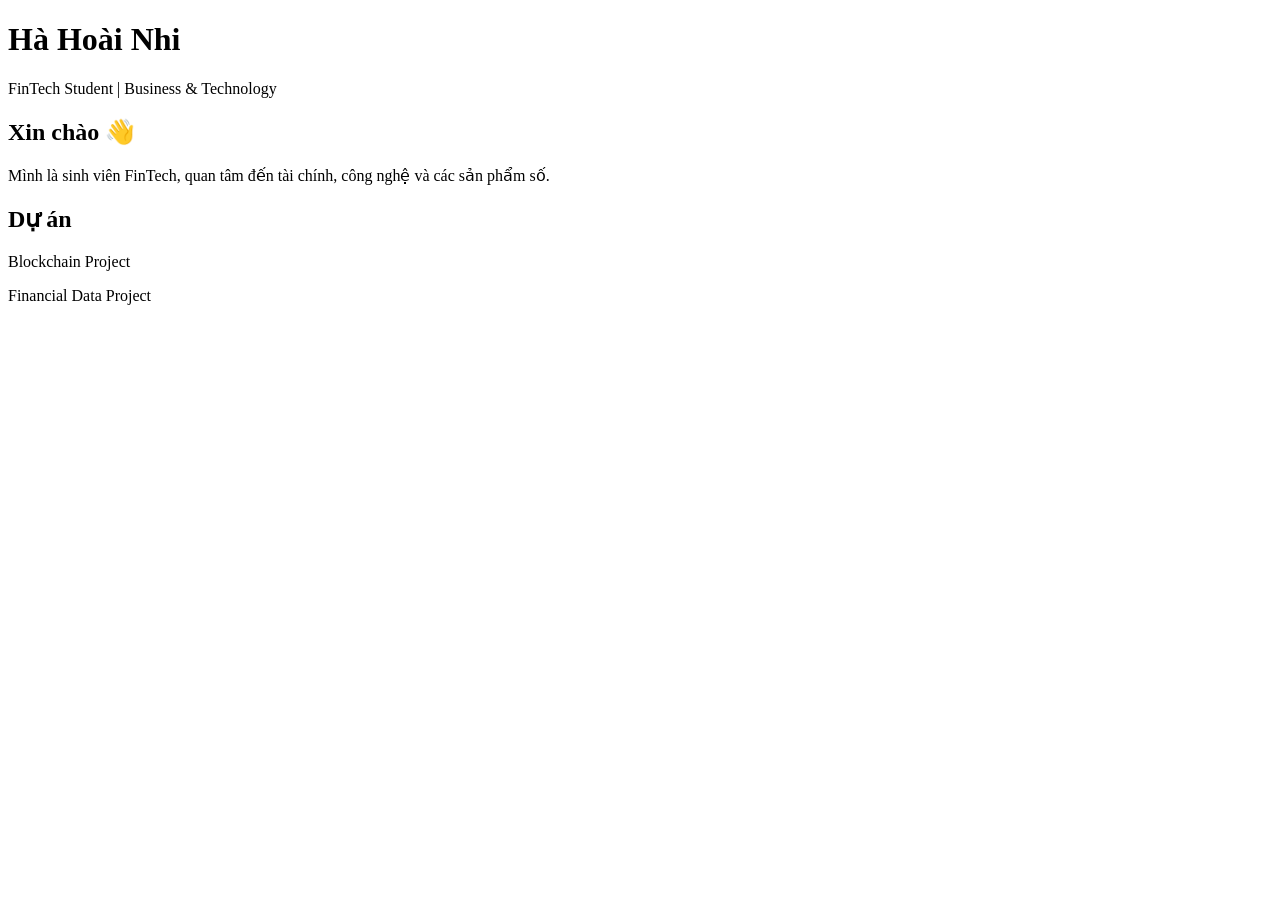
==== index.html @ 94a4c6f1 "Create portfolio" ====
<!DOCTYPE html>
<html lang="vi">
<head>
    <meta charset="UTF-8">
    <meta name="viewport" content="width=device-width, initial-scale=1.0">
    <title>Portfolio | Hà Hoài Nhi</title>
    <link rel="stylesheet" href="style.css">
</head>

<body>

    <header>
        <h1>Hà Hoài Nhi</h1>
        <p>FinTech Student | Business & Technology</p>
    </header>

    <main>
        <section>
            <h2>Xin chào 👋</h2>
            <p>
                Mình là sinh viên FinTech, quan tâm đến tài chính,
                công nghệ và các sản phẩm số.
            </p>
        </section>

        <section>
            <h2>Dự án</h2>
            <p>Blockchain Project</p>
            <p>Financial Data Project</p>
        </section>
    </main>

    <script src="script.js"></script>
</body>
</html>
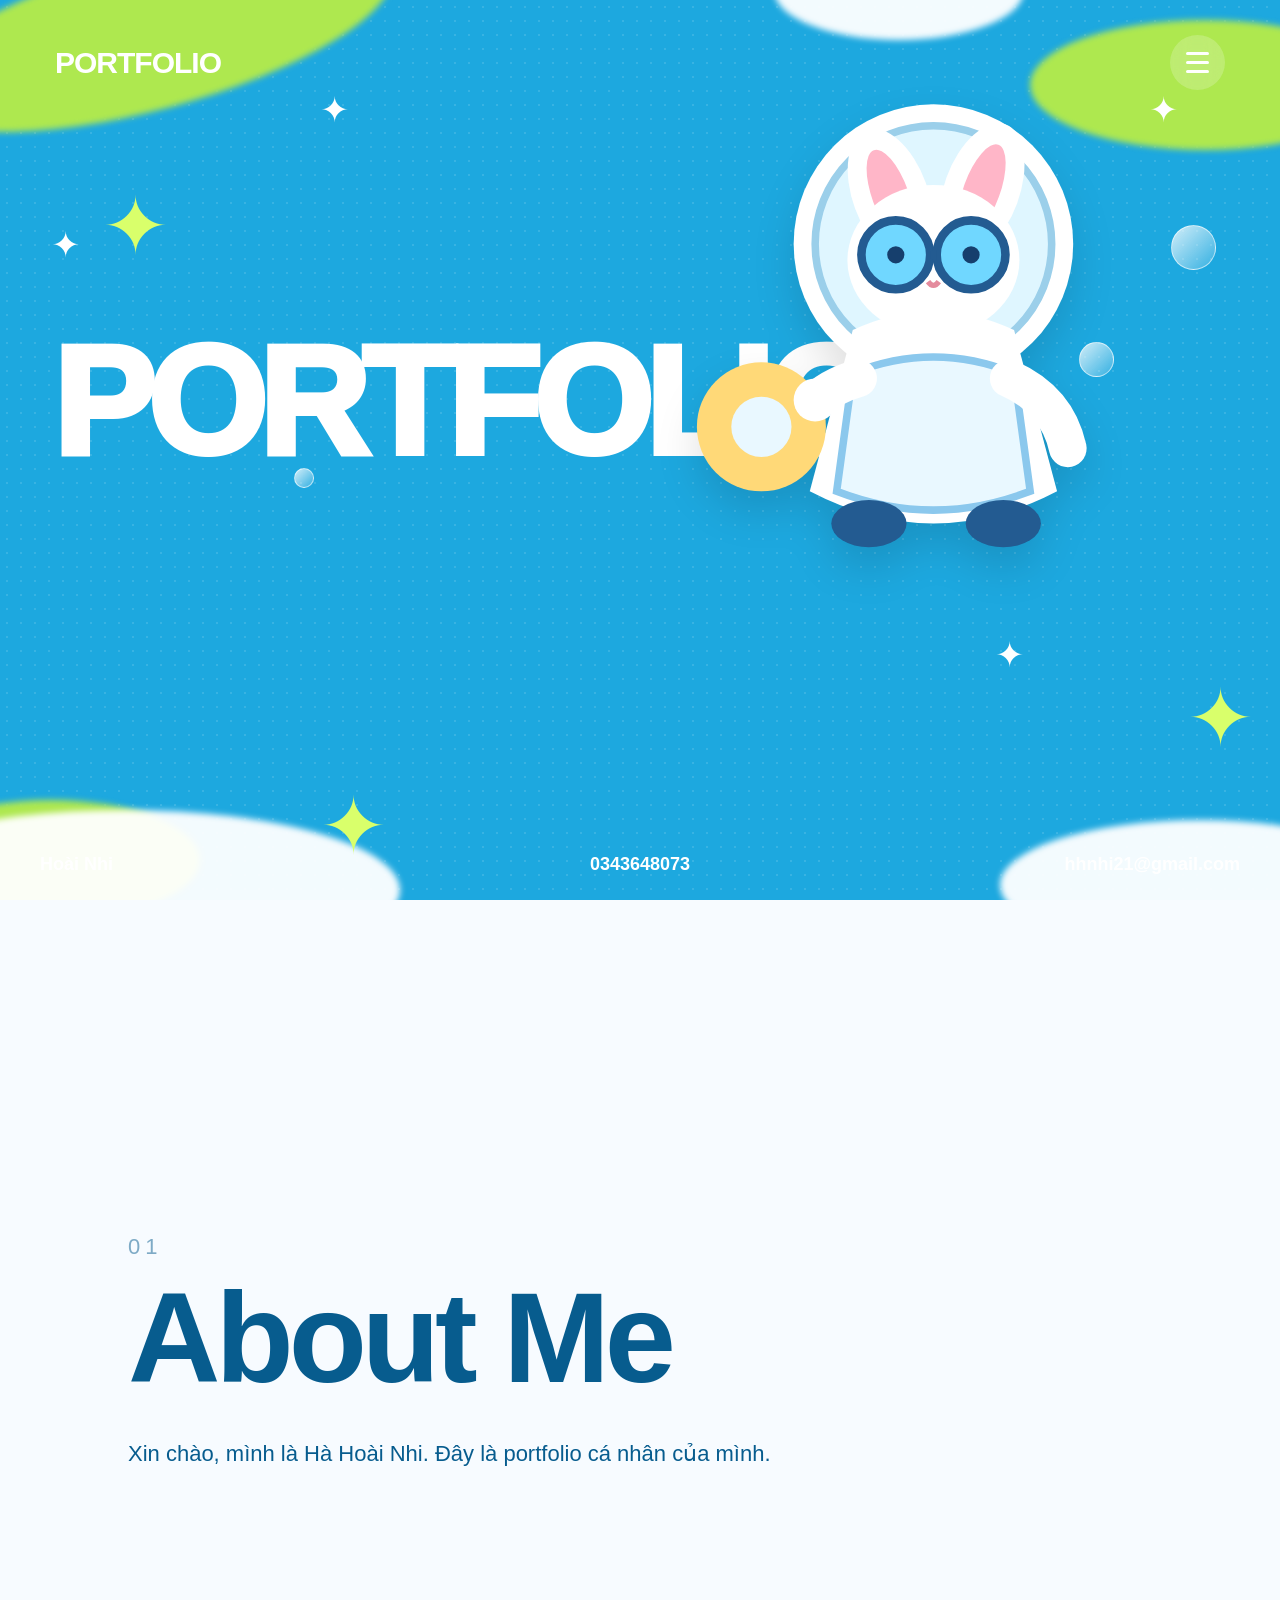
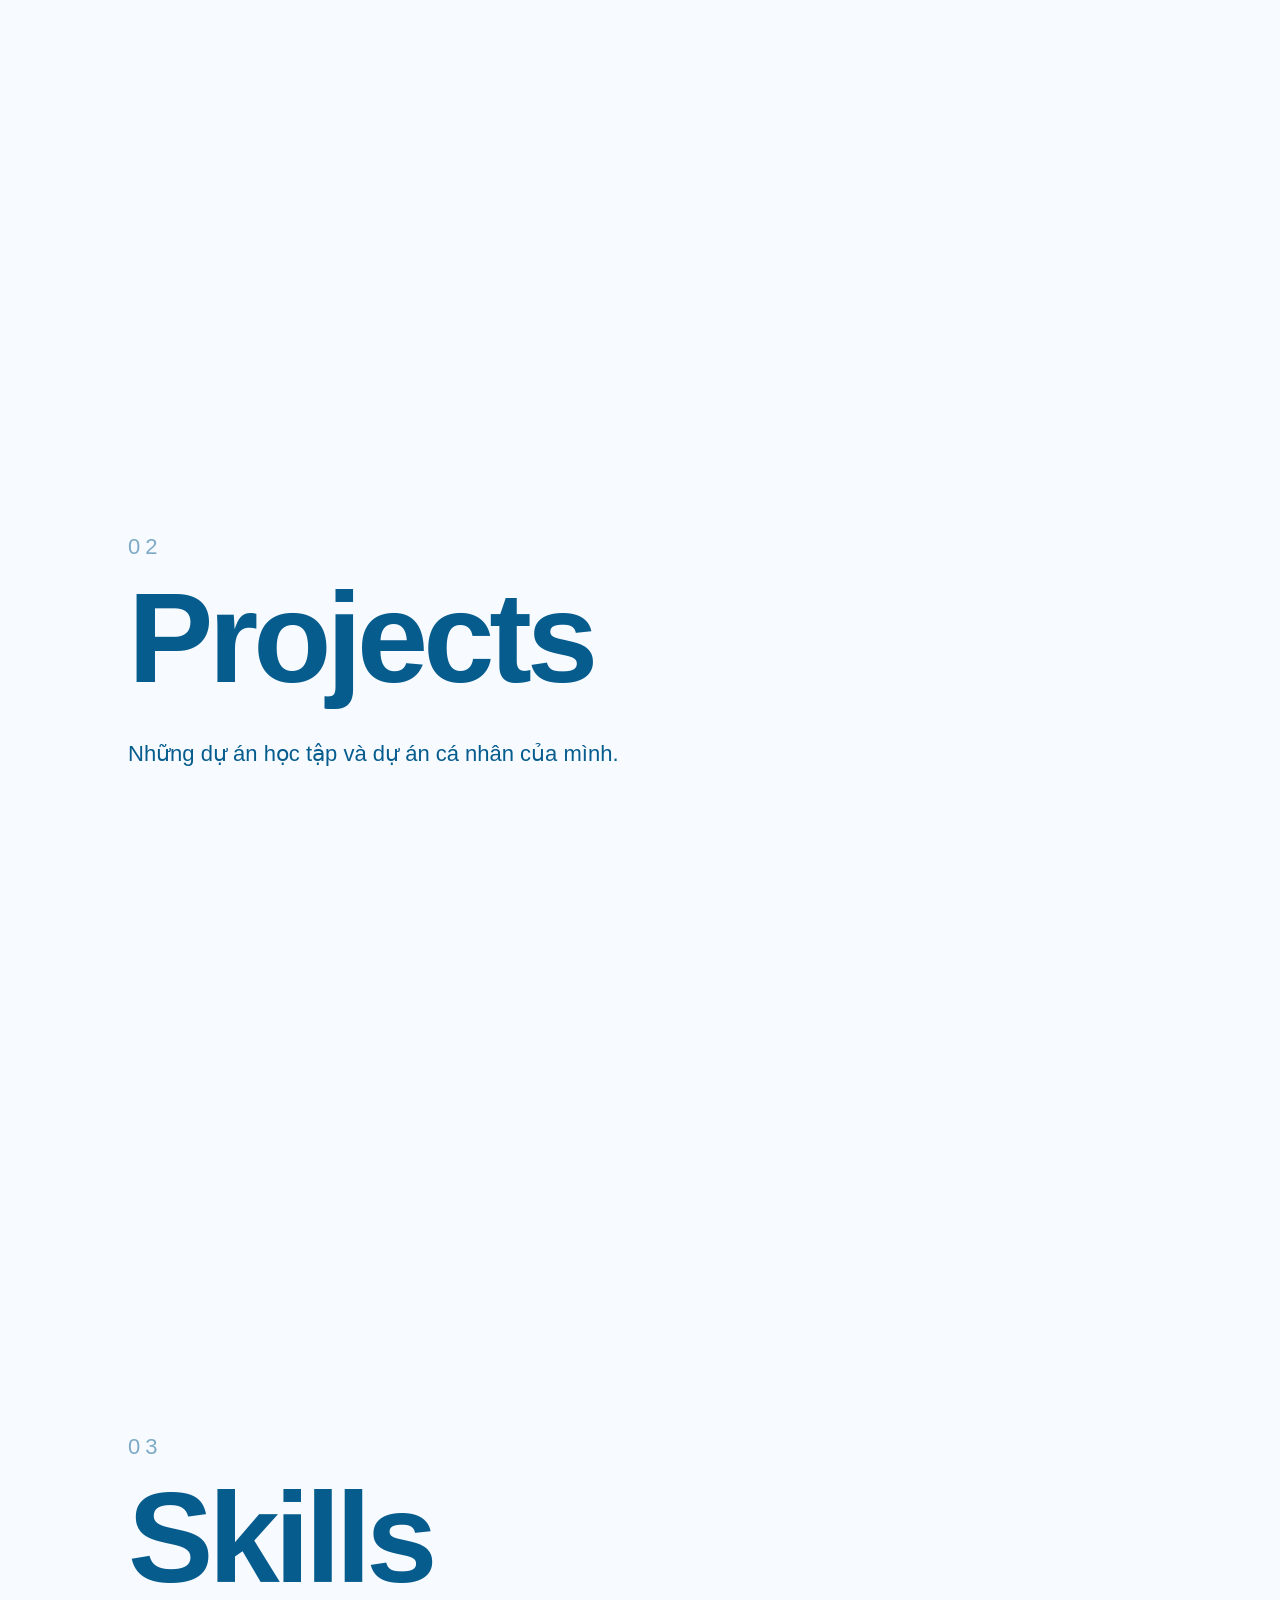
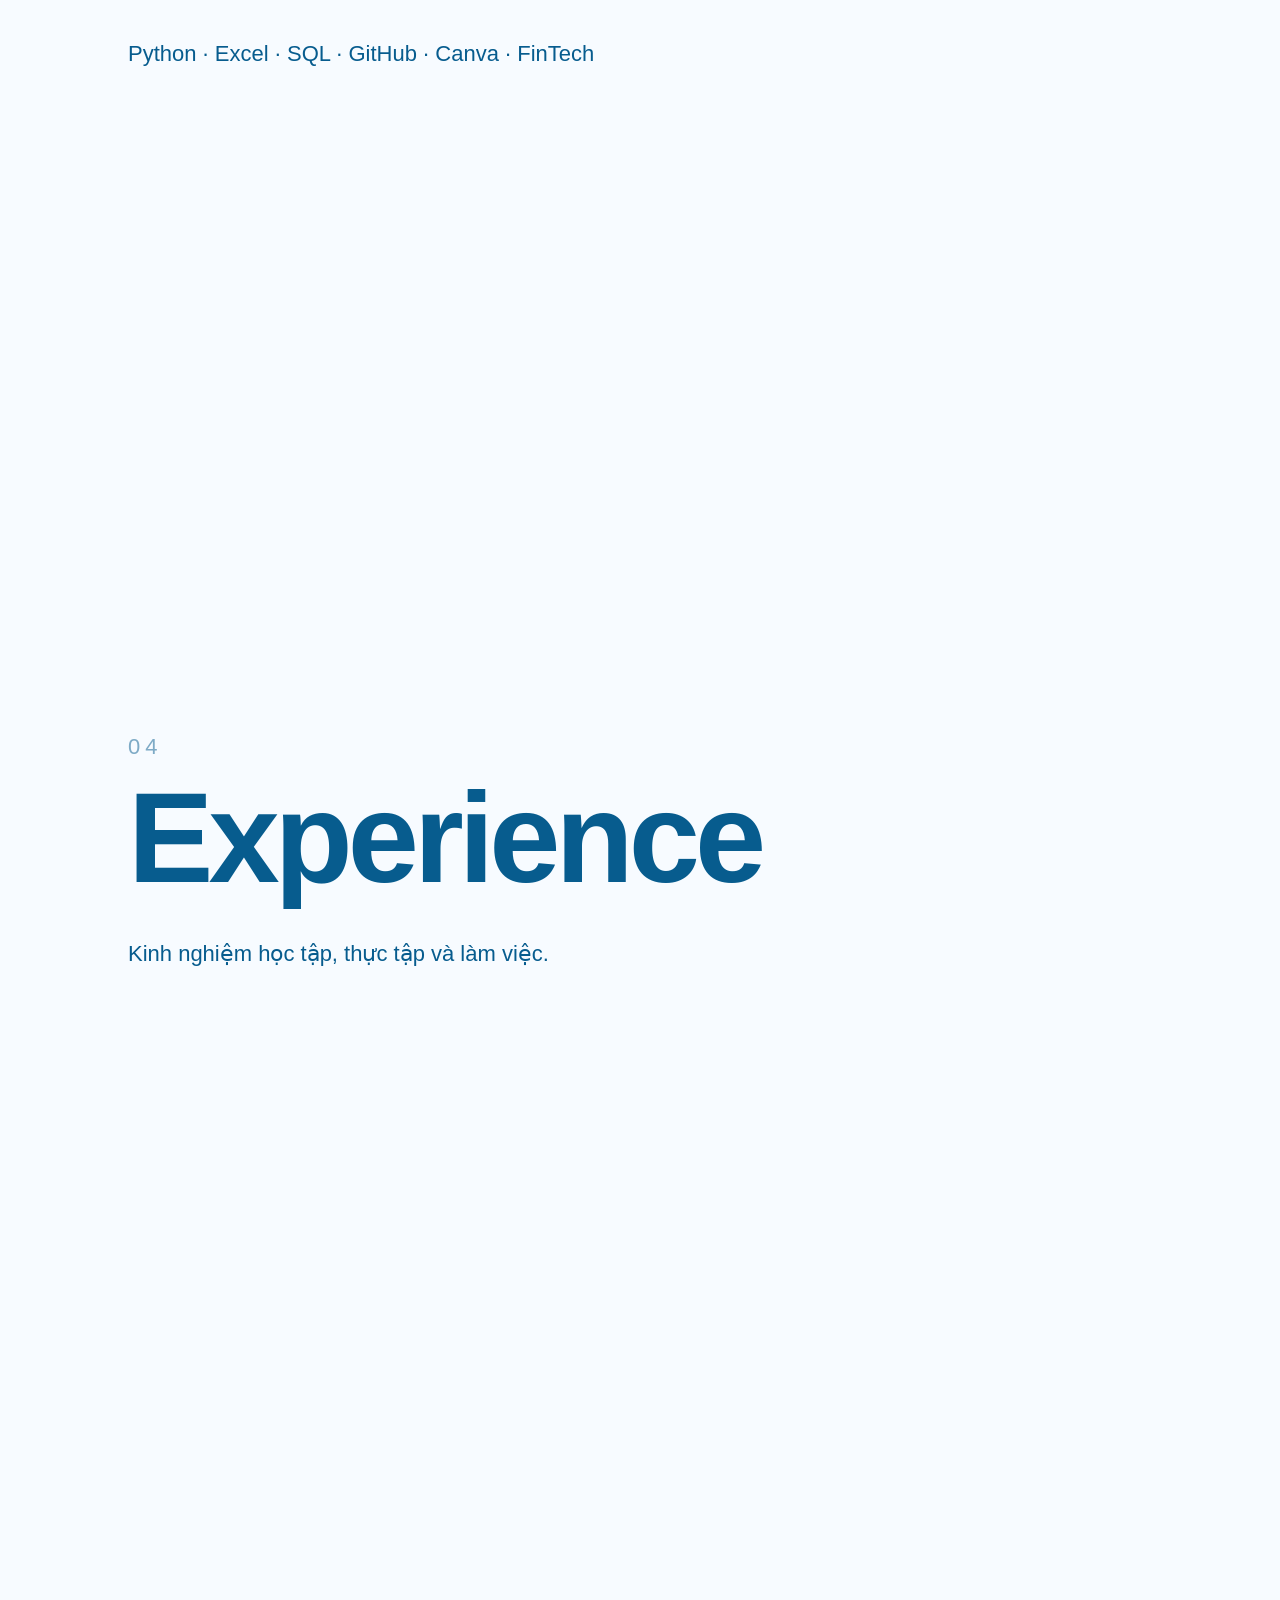
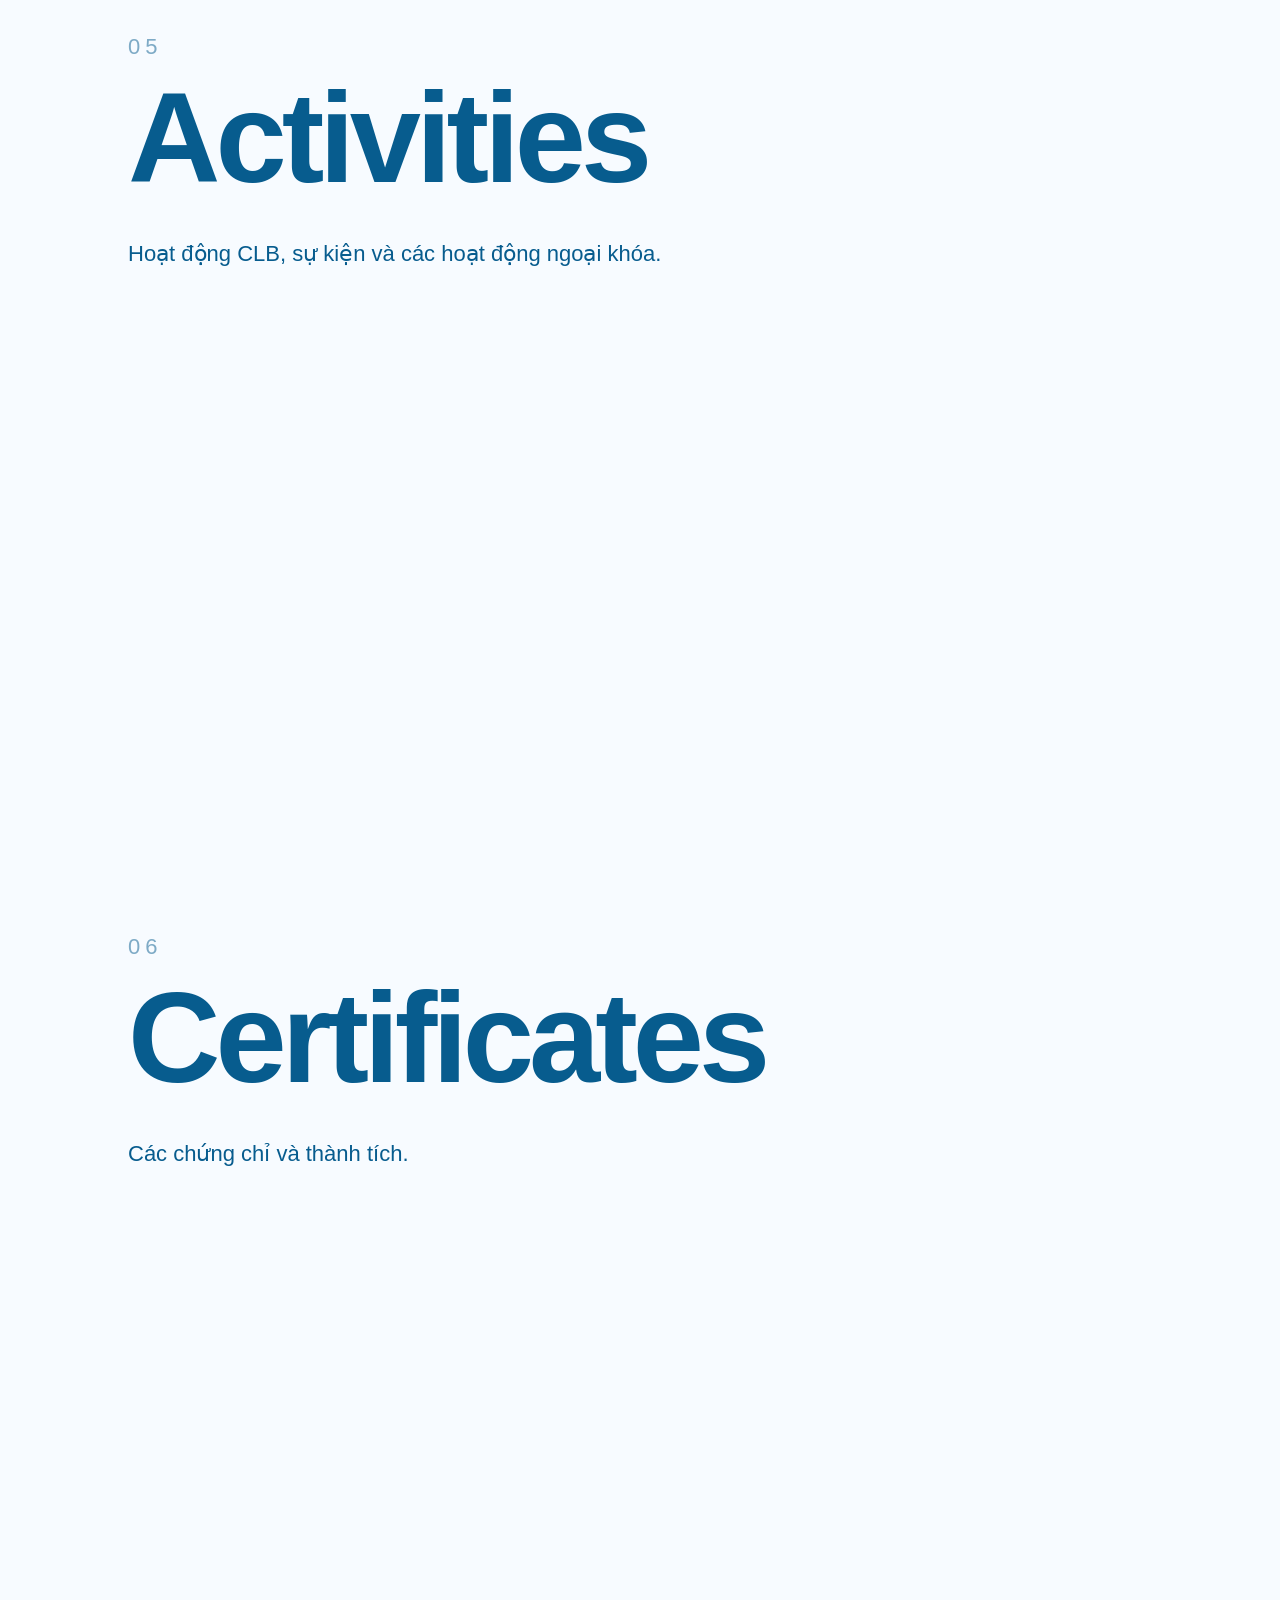
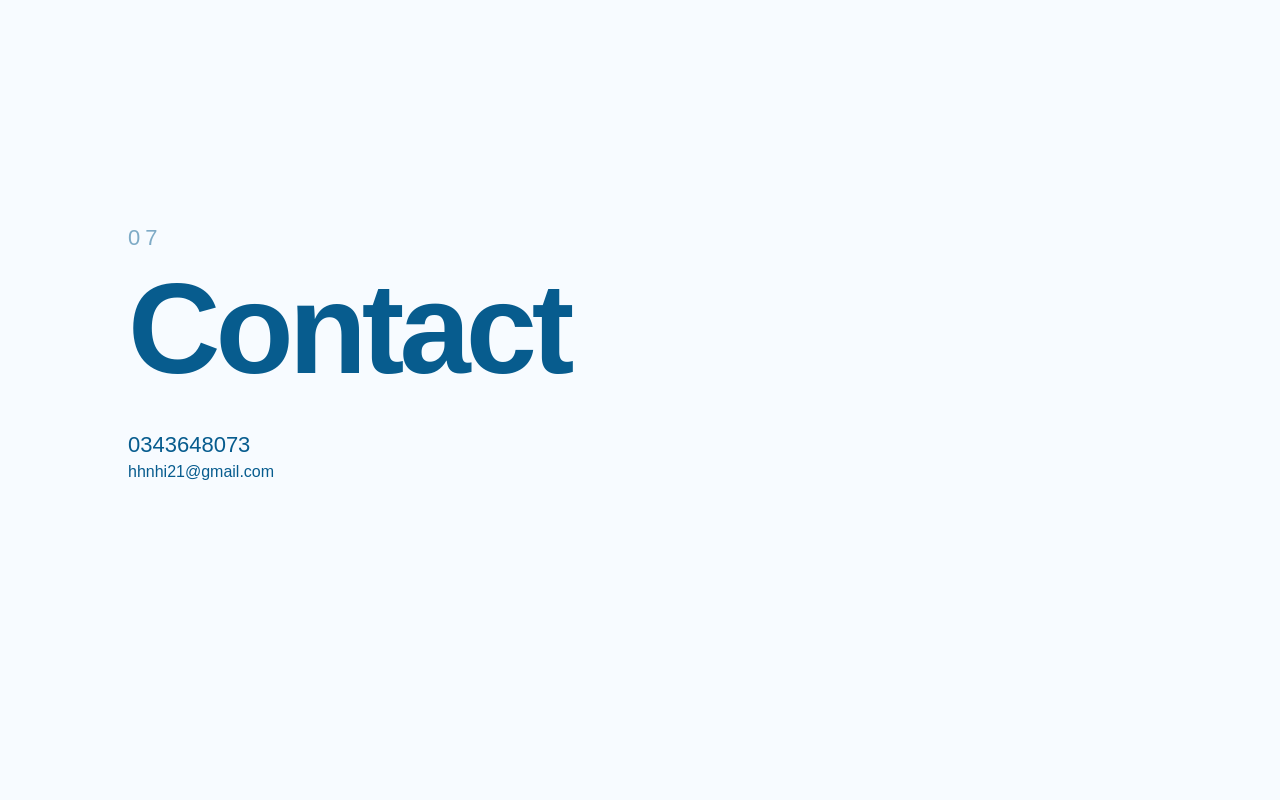
==== commit 23688b9b: "Update portfolio website" ====
--- a/index.html
+++ b/index.html
@@ -3,33 +3,442 @@
 <head>
     <meta charset="UTF-8">
     <meta name="viewport" content="width=device-width, initial-scale=1.0">
-    <title>Portfolio | Hà Hoài Nhi</title>
+
+    <title>Hoài Nhi — Portfolio</title>
+
     <link rel="stylesheet" href="style.css">
 </head>
 
 <body>
 
-    <header>
-        <h1>Hà Hoài Nhi</h1>
-        <p>FinTech Student | Business & Technology</p>
+    <!-- ================= HEADER ================= -->
+
+    <header class="header">
+
+        <a href="#home" class="logo">
+            PORTFOLIO
+        </a>
+
+        <button class="menu-button" id="menuButton">
+            <span></span>
+            <span></span>
+            <span></span>
+        </button>
+
     </header>
 
+
+    <!-- ================= MENU ================= -->
+
+    <nav class="menu" id="menu">
+
+        <div class="menu-inner">
+
+            <p class="menu-small">
+                NAVIGATION
+            </p>
+
+            <a href="#about">About Me</a>
+            <a href="#projects">Projects</a>
+            <a href="#skills">Skills</a>
+            <a href="#experience">Experience</a>
+            <a href="#activities">Activities</a>
+            <a href="#certificates">Certificates</a>
+            <a href="#contact">Contact</a>
+
+        </div>
+
+    </nav>
+
+
+    <!-- ================= HOME ================= -->
+
     <main>
-        <section>
-            <h2>Xin chào 👋</h2>
-            <p>
-                Mình là sinh viên FinTech, quan tâm đến tài chính,
-                công nghệ và các sản phẩm số.
-            </p>
-        </section>
-
-        <section>
-            <h2>Dự án</h2>
-            <p>Blockchain Project</p>
-            <p>Financial Data Project</p>
-        </section>
+
+        <section class="home" id="home">
+
+            <!-- Background dots -->
+            <div class="dots"></div>
+
+            <!-- Green clouds -->
+
+            <div class="cloud cloud-green cloud-1"></div>
+            <div class="cloud cloud-green cloud-2"></div>
+            <div class="cloud cloud-green cloud-3"></div>
+
+            <!-- White clouds -->
+
+            <div class="cloud cloud-white cloud-4"></div>
+            <div class="cloud cloud-white cloud-5"></div>
+            <div class="cloud cloud-white cloud-6"></div>
+
+
+            <!-- Stars -->
+
+            <div class="star star-1">✦</div>
+            <div class="star star-2">✦</div>
+            <div class="star star-3">✦</div>
+            <div class="star star-4">✦</div>
+
+
+            <!-- Decorative bubbles -->
+
+            <div class="bubble bubble-1"></div>
+            <div class="bubble bubble-2"></div>
+            <div class="bubble bubble-3"></div>
+
+
+            <!-- BIG TITLE -->
+
+            <h1 class="hero-title">
+                PORTFOLIO
+            </h1>
+
+
+            <!-- RABBIT -->
+
+            <div class="rabbit-container">
+
+                <svg
+                    class="rabbit"
+                    viewBox="0 0 500 500"
+                    xmlns="http://www.w3.org/2000/svg"
+                >
+
+                    <!-- astronaut helmet -->
+
+                    <ellipse
+                        cx="285"
+                        cy="160"
+                        rx="130"
+                        ry="130"
+                        fill="#ffffff"
+                    />
+
+                    <ellipse
+                        cx="285"
+                        cy="160"
+                        rx="110"
+                        ry="110"
+                        fill="#dff6ff"
+                        stroke="#9bcfea"
+                        stroke-width="7"
+                    />
+
+
+                    <!-- rabbit ears -->
+
+                    <ellipse
+                        cx="245"
+                        cy="115"
+                        rx="35"
+                        ry="65"
+                        fill="#ffffff"
+                        transform="rotate(-20 245 115)"
+                    />
+
+                    <ellipse
+                        cx="330"
+                        cy="110"
+                        rx="35"
+                        ry="65"
+                        fill="#ffffff"
+                        transform="rotate(20 330 110)"
+                    />
+
+                    <ellipse
+                        cx="245"
+                        cy="115"
+                        rx="17"
+                        ry="45"
+                        fill="#ffb6c8"
+                        transform="rotate(-20 245 115)"
+                    />
+
+                    <ellipse
+                        cx="330"
+                        cy="110"
+                        rx="17"
+                        ry="45"
+                        fill="#ffb6c8"
+                        transform="rotate(20 330 110)"
+                    />
+
+
+                    <!-- rabbit face -->
+
+                    <ellipse
+                        cx="285"
+                        cy="175"
+                        rx="80"
+                        ry="70"
+                        fill="#ffffff"
+                    />
+
+
+                    <!-- glasses -->
+
+                    <circle
+                        cx="250"
+                        cy="170"
+                        r="32"
+                        fill="#70d7ff"
+                        stroke="#235b91"
+                        stroke-width="8"
+                    />
+
+                    <circle
+                        cx="320"
+                        cy="170"
+                        r="32"
+                        fill="#70d7ff"
+                        stroke="#235b91"
+                        stroke-width="8"
+                    />
+
+                    <line
+                        x1="282"
+                        y1="170"
+                        x2="288"
+                        y2="170"
+                        stroke="#235b91"
+                        stroke-width="8"
+                    />
+
+
+                    <!-- eyes -->
+
+                    <circle cx="250" cy="170" r="8" fill="#163f6d"/>
+                    <circle cx="320" cy="170" r="8" fill="#163f6d"/>
+
+
+                    <!-- nose -->
+
+                    <path
+                        d="M280 195 Q285 202 290 195"
+                        stroke="#e48b9d"
+                        stroke-width="5"
+                        fill="none"
+                    />
+
+
+                    <!-- astronaut body -->
+
+                    <path
+                        d="
+                        M210 240
+                        Q285 205 360 240
+                        L400 390
+                        Q285 450 170 390
+                        Z
+                        "
+                        fill="#ffffff"
+                    />
+
+                    <!-- blue suit -->
+
+                    <path
+                        d="
+                        M210 280
+                        Q285 250 360 280
+                        L375 390
+                        Q285 425 195 390
+                        Z
+                        "
+                        fill="#e9f8ff"
+                        stroke="#8bc8ed"
+                        stroke-width="7"
+                    />
+
+
+                    <!-- left arm -->
+
+                    <path
+                        d="M215 285 Q160 300 150 355"
+                        stroke="#ffffff"
+                        stroke-width="35"
+                        stroke-linecap="round"
+                        fill="none"
+                    />
+
+
+                    <!-- right arm -->
+
+                    <path
+                        d="M355 285 Q400 305 410 350"
+                        stroke="#ffffff"
+                        stroke-width="35"
+                        stroke-linecap="round"
+                        fill="none"
+                    />
+
+
+                    <!-- legs -->
+
+                    <ellipse
+                        cx="225"
+                        cy="420"
+                        rx="35"
+                        ry="22"
+                        fill="#235b91"
+                    />
+
+                    <ellipse
+                        cx="350"
+                        cy="420"
+                        rx="35"
+                        ry="22"
+                        fill="#235b91"
+                    />
+
+
+                    <!-- donut / ring -->
+
+                    <circle
+                        cx="125"
+                        cy="330"
+                        r="60"
+                        fill="#ffd978"
+                    />
+
+                    <circle
+                        cx="125"
+                        cy="330"
+                        r="28"
+                        fill="#e9f8ff"
+                    />
+
+
+                    <!-- hand holding ring -->
+
+                    <circle
+                        cx="175"
+                        cy="305"
+                        r="20"
+                        fill="#ffffff"
+                    />
+
+                </svg>
+
+            </div>
+
+
+            <!-- floating stars -->
+
+            <div class="floating-star fs-1">✦</div>
+            <div class="floating-star fs-2">✦</div>
+            <div class="floating-star fs-3">✦</div>
+
+
+            <!-- FOOTER -->
+
+            <footer class="footer">
+
+                <div>
+                    Hoài Nhi
+                </div>
+
+                <div>
+                    0343648073
+                </div>
+
+                <a href="mailto:hhnhi21@gmail.com">
+                    hhnhi21@gmail.com
+                </a>
+
+            </footer>
+
+        </section>
+
+
+        <!-- ================= OTHER SECTIONS ================= -->
+
+        <section class="content-section" id="about">
+            <div>
+                <p class="section-number">01</p>
+                <h2>About Me</h2>
+                <p>
+                    Xin chào, mình là Hà Hoài Nhi.
+                    Đây là portfolio cá nhân của mình.
+                </p>
+            </div>
+        </section>
+
+
+        <section class="content-section" id="projects">
+            <div>
+                <p class="section-number">02</p>
+                <h2>Projects</h2>
+                <p>
+                    Những dự án học tập và dự án cá nhân của mình.
+                </p>
+            </div>
+        </section>
+
+
+        <section class="content-section" id="skills">
+            <div>
+                <p class="section-number">03</p>
+                <h2>Skills</h2>
+                <p>
+                    Python · Excel · SQL · GitHub · Canva · FinTech
+                </p>
+            </div>
+        </section>
+
+
+        <section class="content-section" id="experience">
+            <div>
+                <p class="section-number">04</p>
+                <h2>Experience</h2>
+                <p>
+                    Kinh nghiệm học tập, thực tập và làm việc.
+                </p>
+            </div>
+        </section>
+
+
+        <section class="content-section" id="activities">
+            <div>
+                <p class="section-number">05</p>
+                <h2>Activities</h2>
+                <p>
+                    Hoạt động CLB, sự kiện và các hoạt động ngoại khóa.
+                </p>
+            </div>
+        </section>
+
+
+        <section class="content-section" id="certificates">
+            <div>
+                <p class="section-number">06</p>
+                <h2>Certificates</h2>
+                <p>
+                    Các chứng chỉ và thành tích.
+                </p>
+            </div>
+        </section>
+
+
+        <section class="content-section" id="contact">
+            <div>
+                <p class="section-number">07</p>
+                <h2>Contact</h2>
+
+                <p>
+                    0343648073
+                </p>
+
+                <a href="mailto:hhnhi21@gmail.com">
+                    hhnhi21@gmail.com
+                </a>
+            </div>
+        </section>
+
     </main>
 
+
     <script src="script.js"></script>
+
 </body>
-</html>
+</html>
--- a/style.css
+++ b/style.css
@@ -0,0 +1,666 @@
+/* =========================
+   RESET
+========================= */
+
+* {
+    margin: 0;
+    padding: 0;
+    box-sizing: border-box;
+}
+
+html {
+    scroll-behavior: smooth;
+}
+
+body {
+    font-family: Arial, Helvetica, sans-serif;
+    overflow-x: hidden;
+    background: #20a8df;
+    color: white;
+}
+
+a {
+    color: inherit;
+    text-decoration: none;
+}
+
+
+/* =========================
+   HEADER
+========================= */
+
+.header {
+    position: fixed;
+
+    top: 0;
+    left: 0;
+
+    width: 100%;
+
+    padding: 35px 55px;
+
+    display: flex;
+    justify-content: space-between;
+    align-items: center;
+
+    z-index: 100;
+}
+
+.logo {
+    font-size: 30px;
+    font-weight: 900;
+    letter-spacing: -1px;
+
+    color: white;
+}
+
+
+/* =========================
+   HAMBURGER
+========================= */
+
+.menu-button {
+    width: 55px;
+    height: 55px;
+
+    border: none;
+    background: rgba(255,255,255,0.2);
+
+    border-radius: 50%;
+
+    display: flex;
+    flex-direction: column;
+
+    justify-content: center;
+    align-items: center;
+
+    gap: 6px;
+
+    cursor: pointer;
+
+    backdrop-filter: blur(10px);
+
+    transition: 0.3s;
+}
+
+.menu-button:hover {
+    transform: scale(1.08);
+}
+
+.menu-button span {
+    width: 23px;
+    height: 3px;
+
+    background: white;
+
+    border-radius: 10px;
+
+    transition: 0.3s;
+}
+
+
+/* =========================
+   MENU
+========================= */
+
+.menu {
+    position: fixed;
+
+    inset: 0;
+
+    background: #087fbd;
+
+    z-index: 90;
+
+    display: flex;
+
+    align-items: center;
+    justify-content: center;
+
+    opacity: 0;
+    visibility: hidden;
+
+    transition: 0.4s ease;
+}
+
+.menu.active {
+    opacity: 1;
+    visibility: visible;
+}
+
+.menu-inner {
+    display: flex;
+    flex-direction: column;
+
+    align-items: center;
+
+    gap: 20px;
+}
+
+.menu-small {
+    font-size: 13px;
+    letter-spacing: 4px;
+
+    margin-bottom: 20px;
+
+    opacity: 0.6;
+}
+
+.menu-inner a {
+    font-size: clamp(35px, 5vw, 70px);
+
+    font-weight: 800;
+
+    transition: 0.3s;
+}
+
+.menu-inner a:hover {
+    transform: translateX(15px);
+    color: #ffe16b;
+}
+
+
+/* =========================
+   HOME
+========================= */
+
+.home {
+    position: relative;
+
+    width: 100%;
+    min-height: 100vh;
+
+    overflow: hidden;
+
+    background:
+        radial-gradient(
+            circle at center,
+            rgba(255,255,255,0.12) 1px,
+            transparent 1.5px
+        );
+
+    background-size: 14px 14px;
+
+    background-color: #1da8df;
+}
+
+
+/* =========================
+   TITLE
+========================= */
+
+.hero-title {
+    position: absolute;
+
+    left: 4vw;
+    top: 38%;
+
+    z-index: 10;
+
+    font-size: clamp(80px, 12vw, 190px);
+
+    line-height: 0.8;
+
+    font-weight: 950;
+
+    letter-spacing: -8px;
+
+    color: white;
+
+    white-space: nowrap;
+
+    pointer-events: none;
+}
+
+
+/* =========================
+   RABBIT
+========================= */
+
+.rabbit-container {
+    position: absolute;
+
+    z-index: 12;
+
+    width: min(42vw, 550px);
+
+    right: 9%;
+    top: 8%;
+
+    animation: rabbitFloat 4s ease-in-out infinite;
+}
+
+.rabbit {
+    width: 100%;
+    height: auto;
+
+    filter:
+        drop-shadow(0 20px 20px rgba(0,0,0,0.12));
+}
+
+@keyframes rabbitFloat {
+
+    0%,
+    100% {
+        transform: translateY(0) rotate(0deg);
+    }
+
+    50% {
+        transform: translateY(-18px) rotate(2deg);
+    }
+
+}
+
+
+/* =========================
+   CLOUDS
+========================= */
+
+.cloud {
+    position: absolute;
+
+    border-radius: 50%;
+
+    filter: blur(3px);
+
+    z-index: 2;
+}
+
+
+/* green */
+
+.cloud-green {
+    background: #aee84f;
+}
+
+
+/* white */
+
+.cloud-white {
+    background: rgba(255,255,255,0.95);
+}
+
+
+/* individual clouds */
+
+.cloud-1 {
+    width: 500px;
+    height: 150px;
+
+    left: -100px;
+    top: -40px;
+
+    transform: rotate(-15deg);
+
+    animation: cloudMove1 10s ease-in-out infinite alternate;
+}
+
+.cloud-2 {
+    width: 350px;
+    height: 130px;
+
+    right: -100px;
+    top: 20px;
+
+    animation: cloudMove2 12s ease-in-out infinite alternate;
+}
+
+.cloud-3 {
+    width: 300px;
+    height: 120px;
+
+    left: -100px;
+    bottom: -20px;
+
+    animation: cloudMove1 9s ease-in-out infinite alternate-reverse;
+}
+
+
+.cloud-4 {
+    width: 550px;
+    height: 160px;
+
+    left: -150px;
+    bottom: -70px;
+
+    animation: cloudMove2 13s ease-in-out infinite alternate;
+}
+
+.cloud-5 {
+    width: 400px;
+    height: 130px;
+
+    right: -120px;
+    bottom: -50px;
+
+    animation: cloudMove1 11s ease-in-out infinite alternate;
+}
+
+.cloud-6 {
+    width: 250px;
+    height: 100px;
+
+    right: 20%;
+    top: -60px;
+
+    animation: cloudMove2 8s ease-in-out infinite alternate;
+}
+
+
+@keyframes cloudMove1 {
+
+    from {
+        transform: translateX(-20px);
+    }
+
+    to {
+        transform: translateX(60px);
+    }
+
+}
+
+@keyframes cloudMove2 {
+
+    from {
+        transform: translateX(40px);
+    }
+
+    to {
+        transform: translateX(-50px);
+    }
+
+}
+
+
+/* =========================
+   STARS
+========================= */
+
+.star {
+    position: absolute;
+
+    color: white;
+
+    z-index: 5;
+
+    font-size: 35px;
+
+    animation: twinkle 2s ease-in-out infinite alternate;
+}
+
+.star-1 {
+    top: 10%;
+    left: 25%;
+}
+
+.star-2 {
+    top: 25%;
+    left: 4%;
+}
+
+.star-3 {
+    right: 8%;
+    top: 10%;
+}
+
+.star-4 {
+    right: 20%;
+    bottom: 25%;
+}
+
+
+@keyframes twinkle {
+
+    from {
+        opacity: 0.3;
+        transform: scale(0.7);
+    }
+
+    to {
+        opacity: 1;
+        transform: scale(1.15);
+    }
+
+}
+
+
+/* =========================
+   BUBBLES
+========================= */
+
+.bubble {
+    position: absolute;
+
+    border-radius: 50%;
+
+    background:
+        linear-gradient(
+            135deg,
+            rgba(255,255,255,0.8),
+            rgba(255,255,255,0.1)
+        );
+
+    border: 1px solid rgba(255,255,255,0.6);
+
+    z-index: 6;
+
+    animation: bubbleFloat 5s ease-in-out infinite;
+}
+
+.bubble-1 {
+    width: 35px;
+    height: 35px;
+
+    right: 13%;
+    top: 38%;
+}
+
+.bubble-2 {
+    width: 20px;
+    height: 20px;
+
+    left: 23%;
+    top: 52%;
+}
+
+.bubble-3 {
+    width: 45px;
+    height: 45px;
+
+    right: 5%;
+    top: 25%;
+}
+
+@keyframes bubbleFloat {
+
+    0%,
+    100% {
+        transform: translateY(0);
+    }
+
+    50% {
+        transform: translateY(-20px);
+    }
+
+}
+
+
+/* =========================
+   FLOATING STARS
+========================= */
+
+.floating-star {
+    position: absolute;
+
+    color: #d9ff6b;
+
+    font-size: 80px;
+
+    z-index: 3;
+
+    animation: starFloat 5s ease-in-out infinite;
+}
+
+.fs-1 {
+    left: 8%;
+    top: 20%;
+}
+
+.fs-2 {
+    right: 2%;
+    bottom: 15%;
+}
+
+.fs-3 {
+    left: 25%;
+    bottom: 3%;
+}
+
+@keyframes starFloat {
+
+    0%,
+    100% {
+        transform: translateY(0) rotate(0);
+    }
+
+    50% {
+        transform: translateY(-25px) rotate(20deg);
+    }
+
+}
+
+
+/* =========================
+   FOOTER
+========================= */
+
+.footer {
+    position: absolute;
+
+    z-index: 20;
+
+    bottom: 25px;
+
+    left: 40px;
+    right: 40px;
+
+    display: grid;
+
+    grid-template-columns: 1fr 1fr 1fr;
+
+    align-items: center;
+
+    font-size: 18px;
+
+    font-weight: 600;
+}
+
+.footer div:nth-child(2) {
+    text-align: center;
+}
+
+.footer a {
+    text-align: right;
+}
+
+
+/* =========================
+   OTHER PAGES
+========================= */
+
+.content-section {
+    min-height: 100vh;
+
+    background: #f7fbff;
+
+    color: #075c8e;
+
+    display: flex;
+
+    align-items: center;
+
+    padding: 10vw;
+}
+
+.content-section > div {
+    max-width: 850px;
+}
+
+.section-number {
+    font-size: 18px;
+
+    letter-spacing: 5px;
+
+    margin-bottom: 15px;
+
+    opacity: 0.5;
+}
+
+.content-section h2 {
+    font-size: clamp(60px, 10vw, 150px);
+
+    line-height: 0.9;
+
+    margin-bottom: 40px;
+
+    letter-spacing: -5px;
+}
+
+.content-section p {
+    font-size: 22px;
+
+    line-height: 1.7;
+}
+
+
+/* =========================
+   MOBILE
+========================= */
+
+@media (max-width: 768px) {
+
+    .header {
+        padding: 25px;
+    }
+
+    .logo {
+        font-size: 22px;
+    }
+
+    .hero-title {
+        left: 5%;
+
+        top: 43%;
+
+        font-size: 17vw;
+
+        letter-spacing: -3px;
+    }
+
+    .rabbit-container {
+        width: 65vw;
+
+        right: -5%;
+        top: 18%;
+    }
+
+    .footer {
+        left: 20px;
+        right: 20px;
+
+        font-size: 12px;
+    }
+
+    .menu-inner a {
+        font-size: 38px;
+    }
+
+    .content-section {
+        padding: 30px;
+    }
+
+    .content-section h2 {
+        font-size: 65px;
+    }
+
+}
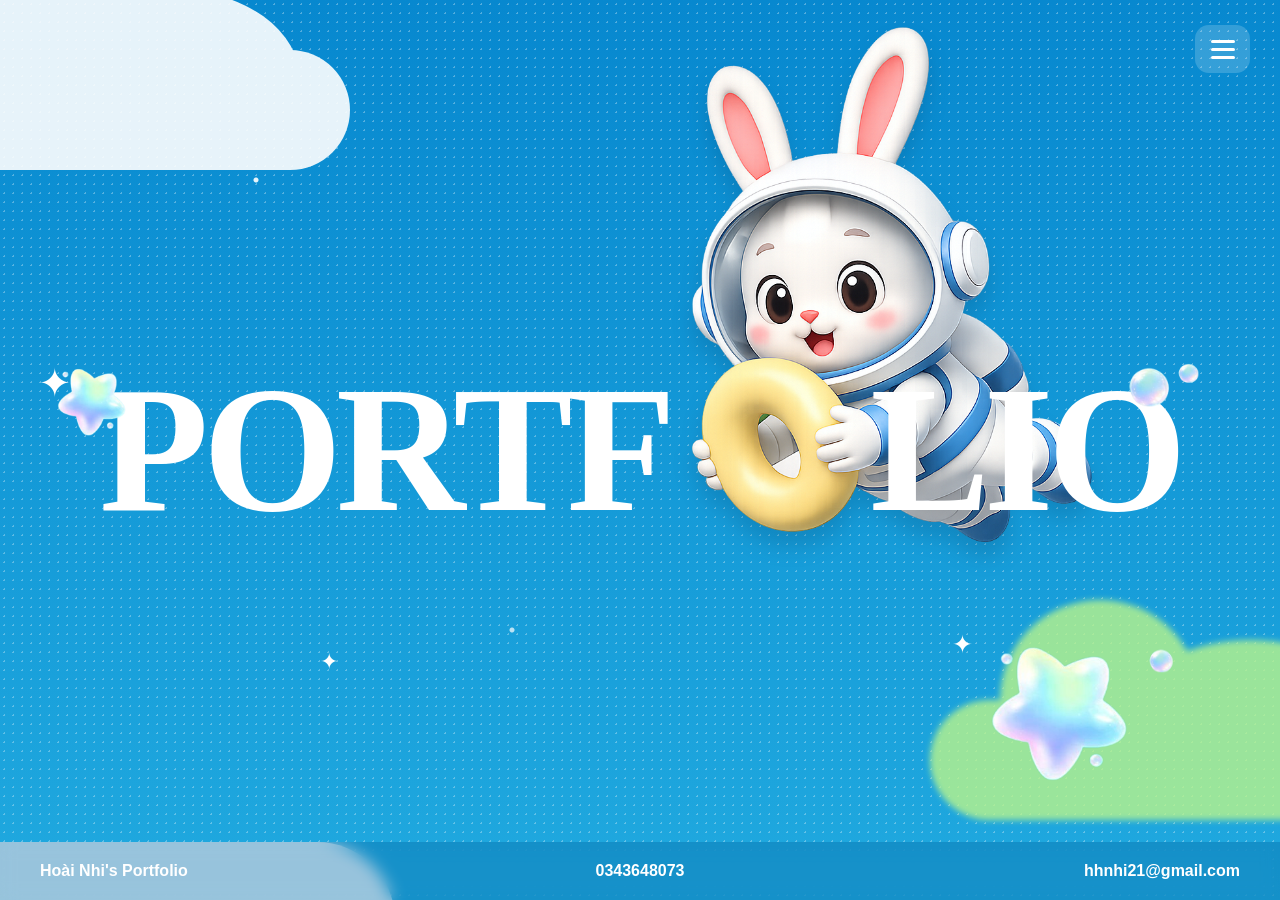
==== commit ae5ad5d8: "Redesign portfolio homepage" ====
--- a/index.html
+++ b/index.html
@@ -1,444 +1,127 @@
 <!DOCTYPE html>
 <html lang="vi">
+<link href="https://fonts.googleapis.com/css2?family=Aclonica:wght@400;600;700&display=swap" rel="stylesheet">
+<link href="https://fonts.googleapis.com/css2?family=Comfortaa:wght@400;600;700&display=swap" rel="stylesheet">
+
 <head>
     <meta charset="UTF-8">
     <meta name="viewport" content="width=device-width, initial-scale=1.0">
 
-    <title>Hoài Nhi — Portfolio</title>
+    <title>Hoài Nhi | Portfolio</title>
 
     <link rel="stylesheet" href="style.css">
 </head>
 
 <body>
 
-    <!-- ================= HEADER ================= -->
+   <!-- ================= HEADER ================= -->
 
-    <header class="header">
+<header class="header">
 
-        <a href="#home" class="logo">
-            PORTFOLIO
-        </a>
+    <div class="background-decor">
+        <img src="images/star.png" class="star star-1">
+        <img src="images/star.png" class="star star-2">
 
-        <button class="menu-button" id="menuButton">
-            <span></span>
-            <span></span>
-            <span></span>
-        </button>
+        <img src="images/bubble.png" class="bubble bubble-1">
+        <img src="images/bubble.png" class="bubble bubble-2">
+        <img src="images/bubble.png" class="bubble bubble-3">
+    </div>
 
-    </header>
+    <!-- MENU BUTTON -->
+    <button class="menu-button" id="menuButton">
+        <span></span>
+        <span></span>
+        <span></span>
+    </button>
 
+</header>
 
     <!-- ================= MENU ================= -->
 
     <nav class="menu" id="menu">
 
-        <div class="menu-inner">
+        <a href="about.html">Hồ sơ</a>
 
-            <p class="menu-small">
-                NAVIGATION
-            </p>
+        <a href="skills.html">Kho kỹ năng</a>
 
-            <a href="#about">About Me</a>
-            <a href="#projects">Projects</a>
-            <a href="#skills">Skills</a>
-            <a href="#experience">Experience</a>
-            <a href="#activities">Activities</a>
-            <a href="#certificates">Certificates</a>
-            <a href="#contact">Contact</a>
+        <a href="experience.html">Lịch sử công việc</a>
 
-        </div>
+        <a href="projects.html">Dự án nổi bật</a>
+
+        <a href="certificates.html">Chứng chỉ</a>
 
     </nav>
 
 
     <!-- ================= HOME ================= -->
 
-    <main>
+    <main class="home">
 
-        <section class="home" id="home">
+        <!-- Background decoration -->
 
-            <!-- Background dots -->
-            <div class="dots"></div>
+        <div class="cloud cloud-1"></div>
 
-            <!-- Green clouds -->
+        <div class="cloud cloud-2"></div>
 
-            <div class="cloud cloud-green cloud-1"></div>
-            <div class="cloud cloud-green cloud-2"></div>
-            <div class="cloud cloud-green cloud-3"></div>
-
-            <!-- White clouds -->
-
-            <div class="cloud cloud-white cloud-4"></div>
-            <div class="cloud cloud-white cloud-5"></div>
-            <div class="cloud cloud-white cloud-6"></div>
+        <div class="cloud cloud-3"></div>
 
 
-            <!-- Stars -->
+        <!-- Stars -->
 
-            <div class="star star-1">✦</div>
-            <div class="star star-2">✦</div>
-            <div class="star star-3">✦</div>
-            <div class="star star-4">✦</div>
+        <div class="star star-1">✦</div>
+
+        <div class="star star-2">✦</div>
+
+        <div class="star star-3">✦</div>
 
 
-            <!-- Decorative bubbles -->
+        <!-- PORTFOLIO -->
 
-            <div class="bubble bubble-1"></div>
-            <div class="bubble bubble-2"></div>
-            <div class="bubble bubble-3"></div>
+        <div class="portfolio-title">
+
+            <span>PORTF</span>
+
+           <div class="rabbit-area">
+
+    <div class="rabbit">
+        <img src="images/rabbit.png" alt="Hoài Nhi Rabbit">
+    </div>
+
+</div>
+
+            <span>LIO</span>
+
+        </div>
+
+    </main>
 
 
-            <!-- BIG TITLE -->
+    <!-- ================= FOOTER ================= -->
 
-            <h1 class="hero-title">
-                PORTFOLIO
-            </h1>
+    <footer class="footer">
 
+          <div>
+        Hoài Nhi's Portfolio
+    </div>
 
-            <!-- RABBIT -->
+    <div>
+        0343648073
+    </div>
 
-            <div class="rabbit-container">
+    <div>
+        <a href="mailto:hhnhi21@gmail.com">
+            hhnhi21@gmail.com
+        </a>
+    </div>
 
-                <svg
-                    class="rabbit"
-                    viewBox="0 0 500 500"
-                    xmlns="http://www.w3.org/2000/svg"
-                >
+</footer>
+</div>
 
-                    <!-- astronaut helmet -->
-
-                    <ellipse
-                        cx="285"
-                        cy="160"
-                        rx="130"
-                        ry="130"
-                        fill="#ffffff"
-                    />
-
-                    <ellipse
-                        cx="285"
-                        cy="160"
-                        rx="110"
-                        ry="110"
-                        fill="#dff6ff"
-                        stroke="#9bcfea"
-                        stroke-width="7"
-                    />
-
-
-                    <!-- rabbit ears -->
-
-                    <ellipse
-                        cx="245"
-                        cy="115"
-                        rx="35"
-                        ry="65"
-                        fill="#ffffff"
-                        transform="rotate(-20 245 115)"
-                    />
-
-                    <ellipse
-                        cx="330"
-                        cy="110"
-                        rx="35"
-                        ry="65"
-                        fill="#ffffff"
-                        transform="rotate(20 330 110)"
-                    />
-
-                    <ellipse
-                        cx="245"
-                        cy="115"
-                        rx="17"
-                        ry="45"
-                        fill="#ffb6c8"
-                        transform="rotate(-20 245 115)"
-                    />
-
-                    <ellipse
-                        cx="330"
-                        cy="110"
-                        rx="17"
-                        ry="45"
-                        fill="#ffb6c8"
-                        transform="rotate(20 330 110)"
-                    />
-
-
-                    <!-- rabbit face -->
-
-                    <ellipse
-                        cx="285"
-                        cy="175"
-                        rx="80"
-                        ry="70"
-                        fill="#ffffff"
-                    />
-
-
-                    <!-- glasses -->
-
-                    <circle
-                        cx="250"
-                        cy="170"
-                        r="32"
-                        fill="#70d7ff"
-                        stroke="#235b91"
-                        stroke-width="8"
-                    />
-
-                    <circle
-                        cx="320"
-                        cy="170"
-                        r="32"
-                        fill="#70d7ff"
-                        stroke="#235b91"
-                        stroke-width="8"
-                    />
-
-                    <line
-                        x1="282"
-                        y1="170"
-                        x2="288"
-                        y2="170"
-                        stroke="#235b91"
-                        stroke-width="8"
-                    />
-
-
-                    <!-- eyes -->
-
-                    <circle cx="250" cy="170" r="8" fill="#163f6d"/>
-                    <circle cx="320" cy="170" r="8" fill="#163f6d"/>
-
-
-                    <!-- nose -->
-
-                    <path
-                        d="M280 195 Q285 202 290 195"
-                        stroke="#e48b9d"
-                        stroke-width="5"
-                        fill="none"
-                    />
-
-
-                    <!-- astronaut body -->
-
-                    <path
-                        d="
-                        M210 240
-                        Q285 205 360 240
-                        L400 390
-                        Q285 450 170 390
-                        Z
-                        "
-                        fill="#ffffff"
-                    />
-
-                    <!-- blue suit -->
-
-                    <path
-                        d="
-                        M210 280
-                        Q285 250 360 280
-                        L375 390
-                        Q285 425 195 390
-                        Z
-                        "
-                        fill="#e9f8ff"
-                        stroke="#8bc8ed"
-                        stroke-width="7"
-                    />
-
-
-                    <!-- left arm -->
-
-                    <path
-                        d="M215 285 Q160 300 150 355"
-                        stroke="#ffffff"
-                        stroke-width="35"
-                        stroke-linecap="round"
-                        fill="none"
-                    />
-
-
-                    <!-- right arm -->
-
-                    <path
-                        d="M355 285 Q400 305 410 350"
-                        stroke="#ffffff"
-                        stroke-width="35"
-                        stroke-linecap="round"
-                        fill="none"
-                    />
-
-
-                    <!-- legs -->
-
-                    <ellipse
-                        cx="225"
-                        cy="420"
-                        rx="35"
-                        ry="22"
-                        fill="#235b91"
-                    />
-
-                    <ellipse
-                        cx="350"
-                        cy="420"
-                        rx="35"
-                        ry="22"
-                        fill="#235b91"
-                    />
-
-
-                    <!-- donut / ring -->
-
-                    <circle
-                        cx="125"
-                        cy="330"
-                        r="60"
-                        fill="#ffd978"
-                    />
-
-                    <circle
-                        cx="125"
-                        cy="330"
-                        r="28"
-                        fill="#e9f8ff"
-                    />
-
-
-                    <!-- hand holding ring -->
-
-                    <circle
-                        cx="175"
-                        cy="305"
-                        r="20"
-                        fill="#ffffff"
-                    />
-
-                </svg>
-
-            </div>
-
-
-            <!-- floating stars -->
-
-            <div class="floating-star fs-1">✦</div>
-            <div class="floating-star fs-2">✦</div>
-            <div class="floating-star fs-3">✦</div>
-
-
-            <!-- FOOTER -->
-
-            <footer class="footer">
-
-                <div>
-                    Hoài Nhi
-                </div>
-
-                <div>
-                    0343648073
-                </div>
-
-                <a href="mailto:hhnhi21@gmail.com">
-                    hhnhi21@gmail.com
-                </a>
-
-            </footer>
-
-        </section>
-
-
-        <!-- ================= OTHER SECTIONS ================= -->
-
-        <section class="content-section" id="about">
-            <div>
-                <p class="section-number">01</p>
-                <h2>About Me</h2>
-                <p>
-                    Xin chào, mình là Hà Hoài Nhi.
-                    Đây là portfolio cá nhân của mình.
-                </p>
-            </div>
-        </section>
-
-
-        <section class="content-section" id="projects">
-            <div>
-                <p class="section-number">02</p>
-                <h2>Projects</h2>
-                <p>
-                    Những dự án học tập và dự án cá nhân của mình.
-                </p>
-            </div>
-        </section>
-
-
-        <section class="content-section" id="skills">
-            <div>
-                <p class="section-number">03</p>
-                <h2>Skills</h2>
-                <p>
-                    Python · Excel · SQL · GitHub · Canva · FinTech
-                </p>
-            </div>
-        </section>
-
-
-        <section class="content-section" id="experience">
-            <div>
-                <p class="section-number">04</p>
-                <h2>Experience</h2>
-                <p>
-                    Kinh nghiệm học tập, thực tập và làm việc.
-                </p>
-            </div>
-        </section>
-
-
-        <section class="content-section" id="activities">
-            <div>
-                <p class="section-number">05</p>
-                <h2>Activities</h2>
-                <p>
-                    Hoạt động CLB, sự kiện và các hoạt động ngoại khóa.
-                </p>
-            </div>
-        </section>
-
-
-        <section class="content-section" id="certificates">
-            <div>
-                <p class="section-number">06</p>
-                <h2>Certificates</h2>
-                <p>
-                    Các chứng chỉ và thành tích.
-                </p>
-            </div>
-        </section>
-
-
-        <section class="content-section" id="contact">
-            <div>
-                <p class="section-number">07</p>
-                <h2>Contact</h2>
-
-                <p>
-                    0343648073
-                </p>
-
-                <a href="mailto:hhnhi21@gmail.com">
-                    hhnhi21@gmail.com
-                </a>
-            </div>
-        </section>
-
-    </main>
+    </footer>
 
 
     <script src="script.js"></script>
 
 </body>
+
 </html>
--- a/style.css
+++ b/style.css
@@ -1,6 +1,6 @@
-/* =========================
+/* ==============================
    RESET
-========================= */
+============================== */
 
 * {
     margin: 0;
@@ -8,659 +8,766 @@
     box-sizing: border-box;
 }
 
-html {
-    scroll-behavior: smooth;
-}
-
+html,
 body {
-    font-family: Arial, Helvetica, sans-serif;
-    overflow-x: hidden;
-    background: #20a8df;
-    color: white;
-}
-
-a {
-    color: inherit;
-    text-decoration: none;
-}
-
-
-/* =========================
+    width: 100%;
+    height: 100%;
+}
+
+body {
+    overflow: hidden;
+}
+
+
+/* ==============================
+   HOME
+============================== */
+
+.home {
+    position: relative;
+
+    width: 100%;
+    height: 100vh;
+
+    overflow: hidden;
+
+    background:
+        radial-gradient(
+            circle at 20% 20%,
+            rgba(255,255,255,0.9) 0 2px,
+            transparent 3px
+        ),
+
+        radial-gradient(
+            circle at 70% 30%,
+            rgba(255,255,255,0.8) 0 2px,
+            transparent 3px
+        ),
+
+        radial-gradient(
+            circle at 40% 70%,
+            rgba(255,255,255,0.7) 0 2px,
+            transparent 3px
+        ),
+
+        linear-gradient(
+            #0788cf,
+            #20a9df
+        );
+}
+
+
+/* ==============================
+   DOTTED BACKGROUND
+============================== */
+
+.home::before {
+    content: "";
+
+    position: absolute;
+
+    inset: 0;
+
+    opacity: 0.3;
+
+    background-image:
+        radial-gradient(
+            white 1px,
+            transparent 1px
+        );
+
+    background-size: 9px 9px;
+
+    pointer-events: none;
+}
+
+
+/* ==============================
    HEADER
-========================= */
+============================== */
 
 .header {
-    position: fixed;
+    position: absolute;
 
     top: 0;
     left: 0;
 
     width: 100%;
 
-    padding: 35px 55px;
+    padding: 25px 40px;
 
     display: flex;
+
     justify-content: space-between;
+
     align-items: center;
 
-    z-index: 100;
+    z-index: 50;
 }
 
 .logo {
-    font-size: 30px;
+    color: rgb(17, 175, 233);
+
+    font-size: 25px;
+
+    font-family:"Aclonica", sans-serif;
+
     font-weight: 900;
-    letter-spacing: -1px;
-
-    color: white;
-}
-
-
-/* =========================
-   HAMBURGER
-========================= */
+
+    letter-spacing: 1px;
+}
+
+
+/* ==============================
+   MENU BUTTON
+============================== */
 
 .menu-button {
+    position: fixed;
+
+    top: 25px;
+    right: 30px;
+
     width: 55px;
-    height: 55px;
+    height: 48px;
 
     border: none;
-    background: rgba(255,255,255,0.2);
-
-    border-radius: 50%;
+    border-radius: 14px;
+
+    background: rgba(255,255,255,0.18);
+
+    cursor: pointer;
 
     display: flex;
     flex-direction: column;
-
     justify-content: center;
     align-items: center;
 
-    gap: 6px;
-
-    cursor: pointer;
-
-    backdrop-filter: blur(10px);
-
-    transition: 0.3s;
-}
-
-.menu-button:hover {
-    transform: scale(1.08);
+    gap: 5px;
+
+    z-index: 9999;
 }
 
 .menu-button span {
-    width: 23px;
+    width: 24px;
     height: 3px;
 
     background: white;
 
     border-radius: 10px;
-
-    transition: 0.3s;
-}
-
-
-/* =========================
+ }
+
+/* ==============================
    MENU
-========================= */
+============================== */
 
 .menu {
     position: fixed;
 
-    inset: 0;
-
-    background: #087fbd;
-
-    z-index: 90;
+    top: 85px;
+    right: 30px;
+
+    width: 250px;
+
+    padding: 15px;
+
+    background: white;
+
+    border-radius: 20px;
+
+    box-shadow:
+        0 20px 50px rgba(0,0,0,0.2);
+
+    z-index: 100;
+
+    opacity: 0;
+
+    transform: translateY(-10px);
+
+    pointer-events: none;
+
+    transition: 0.3s;
+}
+
+.menu.show {
+    opacity: 1;
+
+    transform: translateY(0);
+
+    pointer-events: auto;
+}
+
+.menu a {
+    display: block;
+
+    font-family: "Roboto Slab", sans-serif;
+    
+    padding: 14px;
+
+    color: #0879bb;
+
+    font-weight: bold;
+
+    text-decoration: none;
+
+    border-radius: 12px;
+}
+
+.menu a:hover {
+    background: #e8f7ff;
+}
+
+
+/* ==============================
+   CLOUD
+============================== */
+
+.cloud {
+    position: absolute;
+
+    width: 500px;
+    height: 120px;
+
+    border-radius: 100px;
+
+    z-index: 2;
+}
+
+
+/* ==============================
+   CLOUD 1
+============================== */
+
+.cloud-1 {
+    left: -150px;
+
+    top: 50px;
+
+    background: white;
+
+    opacity: 0.9;
+
+    animation:
+        cloudMove1
+        12s
+        infinite
+        alternate
+        ease-in-out;
+}
+
+.cloud-1::before,
+.cloud-1::after {
+    content: "";
+
+    position: absolute;
+
+    border-radius: 50%;
+}
+
+.cloud-1::before {
+    width: 220px;
+    height: 220px;
+
+    left: 70px;
+    bottom: 20px;
+
+    background: white;
+}
+
+.cloud-1::after {
+    width: 250px;
+    height: 180px;
+
+    right: 50px;
+    bottom: 0;
+
+    background: white;
+}
+
+
+/* ==============================
+   CLOUD 2 — XANH
+============================== */
+
+.cloud-2 {
+    right: -150px;
+
+    bottom: 80px;
+
+    background: #baf58b;
+
+    opacity: 0.8;
+
+    filter: blur(3px);
+
+    animation:
+        cloudMove2
+        15s
+        infinite
+        alternate
+        ease-in-out;
+}
+
+.cloud-2::before,
+.cloud-2::after {
+    content: "";
+
+    position: absolute;
+
+    border-radius: 50%;
+
+    background: #baf58b;
+}
+
+
+.cloud-2::before {
+    width: 200px;
+    height: 200px;
+
+    left: 70px;
+    bottom: 20px;
+}
+
+.cloud-2::after {
+    width: 260px;
+    height: 180px;
+
+    right: 50px;
+    bottom: 0;
+}
+
+
+/* ==============================
+   CLOUD 3
+============================== */
+
+.cloud-3 {
+    left: -180px;
+
+    bottom: -80px;
+
+    background: white;
+
+    opacity: 0.9;
+
+    transform: scale(1.3);
+}
+
+
+/* ==============================
+   CLOUD ANIMATION
+============================== */
+
+@keyframes cloudMove1 {
+
+    from {
+        transform: translateX(0);
+    }
+
+    to {
+        transform: translateX(120px);
+    }
+ }
+
+@keyframes cloudMove2 {
+
+    from {
+        transform: translateX(0);
+    }
+
+    to {
+        transform: translateX(-120px);
+    }
+ }
+
+/* ==============================
+   STARS
+============================== */
+
+.star {
+    position: absolute;
+
+    color: white;
+
+    font-size: 40px;
+
+    z-index: 5;
+
+    animation:
+        twinkle
+        3s
+        infinite
+        ease-in-out;
+}
+
+.star-1 {
+    left: 12%;
+
+    top: 23%;
+}
+
+.star-2 {
+    right: 12%;
+
+    top: 28%;
+
+    font-size: 25px;
+}
+
+.star-3 {
+    left: 25%;
+    bottom: 25%;
+
+    font-size: 22px;
+}
+
+
+@keyframes twinkle {
+
+    50% {
+        transform:
+            scale(1.3)
+            rotate(10deg);
+
+        opacity: 0.5;
+    }
+}
+
+
+/* ==============================
+   HERO
+============================== */
+
+.hero {
+    position: relative;
+
+    z-index: 10;
+
+    width: 100%;
+    height: 100vh;
 
     display: flex;
 
+    justify-content: center;
+
+    align-items: center;
+}
+
+/* ==============================
+PORTFOLIO TITLE
+============================== */
+.portfolio-title {
+
+    position: absolute;
+
+    left: 50%;
+    top: 50%;
+
+    transform: translate(-50%, -50%);
+
+    width: 100%;
+
+    display: flex;
     align-items: center;
     justify-content: center;
 
-    opacity: 0;
-    visibility: hidden;
-
-    transition: 0.4s ease;
-}
-
-.menu.active {
-    opacity: 1;
-    visibility: visible;
-}
-
-.menu-inner {
-    display: flex;
-    flex-direction: column;
-
-    align-items: center;
-
-    gap: 20px;
-}
-
-.menu-small {
-    font-size: 13px;
-    letter-spacing: 4px;
-
-    margin-bottom: 20px;
-
-    opacity: 0.6;
-}
-
-.menu-inner a {
-    font-size: clamp(35px, 5vw, 70px);
-
-    font-weight: 800;
-
-    transition: 0.3s;
-}
-
-.menu-inner a:hover {
-    transform: translateX(15px);
-    color: #ffe16b;
-}
-
-
-/* =========================
-   HOME
-========================= */
-
-.home {
+    color: white;
+
+    font-size: clamp(100px, 14vw, 310px);
+
+    font-weight: 900;
+
+    letter-spacing: -6px;
+
+    line-height: 1;
+
+    z-index: 30;
+
+    white-space: nowrap;
+}
+
+
+/* ==============================
+RABBIT AREA
+============================== */
+
+.rabbit-area {
     position: relative;
 
+    width: 220px;
+    height: 200px;
+
+    margin: 0 -10px;
+    padding: 0;
+
+    flex-shrink: 0;
+
+    z-index: 10;
+}
+
+
+/* ==============================
+LETTER O
+============================== */
+
+.letter-o {
+    display: none;
+}
+
+
+/* ==============================
+RABBIT CONTAINER
+============================== */
+
+.rabbit {
+    position: absolute;
+
+    width: 750px;
+    height: auto;
+
+    left: 0%;
+    top: -20%;
+
+    transform: translate(-50%, -50%);
+
+    z-index: 20;
+
+    pointer-events: none;
+}
+
+
+/* ==============================
+RABBIT IMAGE
+============================== */
+
+.rabbit img {
+    display: block;
+
+    width: 1000px !important;
+    height: auto !important;
+
+    max-width: none !important;
+    max-height: none !important;
+
+    object-fit: contain;
+
+    filter:
+        drop-shadow(
+            0 15px 10px
+            rgba(0,60,100,0.2)
+        );
+}
+
+
+/* ==============================
+   FOOTER
+============================== */
+
+.footer {
+    position: absolute;
+
+    z-index: 20;
+
+    bottom: 0;
+    left: 0;
+
     width: 100%;
-    min-height: 100vh;
-
-    overflow: hidden;
+
+    padding: 20px 40px;
+
+    display: grid;
+
+    grid-template-columns:
+        1fr 1fr 1fr;
+
+    color: white;
 
     background:
-        radial-gradient(
-            circle at center,
-            rgba(255,255,255,0.12) 1px,
-            transparent 1.5px
-        );
-
-    background-size: 14px 14px;
-
-    background-color: #1da8df;
-}
-
-
-/* =========================
-   TITLE
-========================= */
-
-.hero-title {
-    position: absolute;
-
-    left: 4vw;
-    top: 38%;
-
-    z-index: 10;
-
-    font-size: clamp(80px, 12vw, 190px);
-
-    line-height: 0.8;
-
-    font-weight: 950;
-
-    letter-spacing: -8px;
-
-    color: white;
-
-    white-space: nowrap;
-
-    pointer-events: none;
-}
-
-
-/* =========================
-   RABBIT
-========================= */
-
-.rabbit-container {
-    position: absolute;
-
-    z-index: 12;
-
-    width: min(42vw, 550px);
-
-    right: 9%;
-    top: 8%;
-
-    animation: rabbitFloat 4s ease-in-out infinite;
-}
-
-.rabbit {
-    width: 100%;
-    height: auto;
-
-    filter:
-        drop-shadow(0 20px 20px rgba(0,0,0,0.12));
-}
-
-@keyframes rabbitFloat {
-
-    0%,
-    100% {
-        transform: translateY(0) rotate(0deg);
-    }
-
-    50% {
-        transform: translateY(-18px) rotate(2deg);
-    }
-
-}
-
-
-/* =========================
-   CLOUDS
-========================= */
-
-.cloud {
-    position: absolute;
-
-    border-radius: 50%;
-
-    filter: blur(3px);
-
-    z-index: 2;
-}
-
-
-/* green */
-
-.cloud-green {
-    background: #aee84f;
-}
-
-
-/* white */
-
-.cloud-white {
-    background: rgba(255,255,255,0.95);
-}
-
-
-/* individual clouds */
-
-.cloud-1 {
-    width: 500px;
-    height: 150px;
-
-    left: -100px;
-    top: -40px;
-
-    transform: rotate(-15deg);
-
-    animation: cloudMove1 10s ease-in-out infinite alternate;
-}
-
-.cloud-2 {
-    width: 350px;
-    height: 130px;
-
-    right: -100px;
-    top: 20px;
-
-    animation: cloudMove2 12s ease-in-out infinite alternate;
-}
-
-.cloud-3 {
-    width: 300px;
-    height: 120px;
-
-    left: -100px;
-    bottom: -20px;
-
-    animation: cloudMove1 9s ease-in-out infinite alternate-reverse;
-}
-
-
-.cloud-4 {
-    width: 550px;
-    height: 160px;
-
-    left: -150px;
-    bottom: -70px;
-
-    animation: cloudMove2 13s ease-in-out infinite alternate;
-}
-
-.cloud-5 {
-    width: 400px;
-    height: 130px;
-
-    right: -120px;
-    bottom: -50px;
-
-    animation: cloudMove1 11s ease-in-out infinite alternate;
-}
-
-.cloud-6 {
-    width: 250px;
-    height: 100px;
-
-    right: 20%;
-    top: -60px;
-
-    animation: cloudMove2 8s ease-in-out infinite alternate;
-}
-
-
-@keyframes cloudMove1 {
-
-    from {
-        transform: translateX(-20px);
-    }
-
-    to {
-        transform: translateX(60px);
-    }
-
-}
-
-@keyframes cloudMove2 {
-
-    from {
-        transform: translateX(40px);
-    }
-
-    to {
-        transform: translateX(-50px);
-    }
-
-}
-
-
-/* =========================
-   STARS
-========================= */
-
-.star {
-    position: absolute;
-
-    color: white;
-
-    z-index: 5;
-
-    font-size: 35px;
-
-    animation: twinkle 2s ease-in-out infinite alternate;
-}
-
-.star-1 {
-    top: 10%;
-    left: 25%;
-}
-
-.star-2 {
-    top: 25%;
-    left: 4%;
-}
-
-.star-3 {
-    right: 8%;
-    top: 10%;
-}
-
-.star-4 {
-    right: 20%;
-    bottom: 25%;
-}
-
-
-@keyframes twinkle {
-
-    from {
-        opacity: 0.3;
-        transform: scale(0.7);
-    }
-
-    to {
-        opacity: 1;
-        transform: scale(1.15);
-    }
-
-}
-
-
-/* =========================
-   BUBBLES
-========================= */
-
-.bubble {
-    position: absolute;
-
-    border-radius: 50%;
-
-    background:
-        linear-gradient(
-            135deg,
-            rgba(255,255,255,0.8),
-            rgba(255,255,255,0.1)
-        );
-
-    border: 1px solid rgba(255,255,255,0.6);
-
-    z-index: 6;
-
-    animation: bubbleFloat 5s ease-in-out infinite;
-}
-
-.bubble-1 {
-    width: 35px;
-    height: 35px;
-
-    right: 13%;
-    top: 38%;
-}
-
-.bubble-2 {
-    width: 20px;
-    height: 20px;
-
-    left: 23%;
-    top: 52%;
-}
-
-.bubble-3 {
-    width: 45px;
-    height: 45px;
-
-    right: 5%;
-    top: 25%;
-}
-
-@keyframes bubbleFloat {
-
-    0%,
-    100% {
-        transform: translateY(0);
-    }
-
-    50% {
-        transform: translateY(-20px);
-    }
-
-}
-
-
-/* =========================
-   FLOATING STARS
-========================= */
-
-.floating-star {
-    position: absolute;
-
-    color: #d9ff6b;
-
-    font-size: 80px;
-
-    z-index: 3;
-
-    animation: starFloat 5s ease-in-out infinite;
-}
-
-.fs-1 {
-    left: 8%;
-    top: 20%;
-}
-
-.fs-2 {
-    right: 2%;
-    bottom: 15%;
-}
-
-.fs-3 {
-    left: 25%;
-    bottom: 3%;
-}
-
-@keyframes starFloat {
-
-    0%,
-    100% {
-        transform: translateY(0) rotate(0);
-    }
-
-    50% {
-        transform: translateY(-25px) rotate(20deg);
-    }
-
-}
-
-
-/* =========================
-   FOOTER
-========================= */
-
-.footer {
-    position: absolute;
-
-    z-index: 20;
-
-    bottom: 25px;
-
-    left: 40px;
-    right: 40px;
-
-    display: grid;
-
-    grid-template-columns: 1fr 1fr 1fr;
-
-    align-items: center;
-
-    font-size: 18px;
-
-    font-weight: 600;
+        rgba(0,100,160,0.35);
+
+    backdrop-filter: blur(8px);
+
+    font-weight: bold;
+
+    font-family: "Roboto Slab", sans-serif;
+
 }
 
 .footer div:nth-child(2) {
     text-align: center;
 }
 
+.footer div:nth-child(3) {
+    text-align: right;
+}
+
 .footer a {
-    text-align: right;
-}
-
-
-/* =========================
-   OTHER PAGES
-========================= */
-
-.content-section {
-    min-height: 100vh;
-
-    background: #f7fbff;
-
-    color: #075c8e;
-
-    display: flex;
-
-    align-items: center;
-
-    padding: 10vw;
-}
-
-.content-section > div {
-    max-width: 850px;
-}
-
-.section-number {
-    font-size: 18px;
-
-    letter-spacing: 5px;
-
-    margin-bottom: 15px;
-
-    opacity: 0.5;
-}
-
-.content-section h2 {
-    font-size: clamp(60px, 10vw, 150px);
-
-    line-height: 0.9;
-
-    margin-bottom: 40px;
-
-    letter-spacing: -5px;
-}
-
-.content-section p {
-    font-size: 22px;
-
-    line-height: 1.7;
-}
-
-
-/* =========================
+    color: white;
+
+    text-decoration: none;
+}
+
+
+/* ==============================
    MOBILE
-========================= */
-
-@media (max-width: 768px) {
+============================== */
+
+@media (max-width: 700px) {
 
     .header {
-        padding: 25px;
-    }
-
-    .logo {
-        font-size: 22px;
-    }
-
-    .hero-title {
-        left: 5%;
-
-        top: 43%;
-
-        font-size: 17vw;
-
+        padding: 20px;
+        font-family: "Roboto Slab", sans-serif;
+    }
+
+    .portfolio-title {
+        font-size: 15vw;
         letter-spacing: -3px;
     }
 
-    .rabbit-container {
-        width: 65vw;
-
-        right: -5%;
-        top: 18%;
-    }
-
     .footer {
-        left: 20px;
-        right: 20px;
-
-        font-size: 12px;
-    }
-
-    .menu-inner a {
-        font-size: 38px;
-    }
-
-    .content-section {
-        padding: 30px;
-    }
-
-    .content-section h2 {
-        font-size: 65px;
-    }
-
+        padding: 15px 20px;
+        font-size: 11px;
+        font-family: "Roboto Slab", sans-serif;
+
+    }
+}
+.portfolio-title span {
+    position: relative;
+    z-index: 50;
+}
+
+.rabbit {
+    z-index: 20;
+}
+
+/* ==============================
+   BACKGROUND DECORATION
+============================== */
+
+.background-decor {
+    position: fixed;
+    inset: 0;
+    width: 100%;
+    height: 100%;
+    pointer-events: none;
+    z-index: 0;
+    overflow: hidden;
+}
+
+/* Ngôi sao */
+.star {
+    position: absolute;
+    width: 100px;
+    height: auto;
+    animation: floatStar 4s ease-in-out infinite;
+}
+
+/* Vị trí từng ngôi sao */
+.star-1 {
+    top: 40%;
+    left: 3%;
+}
+
+.star-2 {
+    top: 70%;
+    right: 10%;
+    width: 200px;
+    animation-delay: 1s;
+}
+
+/* Bong bóng */
+.bubble {
+    position: absolute;
+    width: 60px;
+    height: auto;
+    animation: floatBubble 5s ease-in-out infinite;
+}
+
+/* Vị trí từng bong bóng */
+.bubble-1 {
+    top: 40%;
+    right: 8%;
+}
+
+.bubble-2 {
+    bottom: 25%;
+    right: 8%;
+    width: 35px;
+    animation-delay: 1.5s;
+}
+
+.bubble-3 {
+    right: 6%;
+    top: 40%;
+    width: 30px;
+    animation-delay: 3s;
+}
+
+/* ==============================
+   ANIMATION
+============================== */
+
+@keyframes floatStar {
+    0%, 100% {
+        transform: translateY(0) rotate(0deg);
+    }
+
+    50% {
+        transform: translateY(-10px) rotate(8deg);
+    }
+}
+
+@keyframes floatBubble {
+    0%, 100% {
+        transform: translateY(0);
+    }
+
+    50% {
+        transform: translateY(-15px);
+    }
+}
+
+
+/* Thanh footer đứng yên */
+footer {
+    position: relative;
+    overflow: hidden;
+}
+
+/* Chỉ 3 dòng chữ chạy */
+footer > div {
+    animation: footerMove 40s linear infinite;
+}
+
+/* ==============================
+   CHỈ CHẠY CHỮ
+============================== */
+
+@keyframes footerMove {
+
+    /* Vị trí ban đầu */
+    0% {
+        transform: translateX(0);
+    }
+
+    /* Chạy sang trái */
+    12.5% {
+        transform: translateX(-100vw);
+    }
+
+    /* Xuất hiện từ bên phải */
+    12.6% {
+        transform: translateX(100vw);
+    }
+
+    /* Chạy về vị trí ban đầu */
+    25% {
+        transform: translateX(0);
+    }
+
+    /* Đứng yên 30 giây */
+    25%,
+    100% {
+        transform: translateX(0);
+    }
 }
